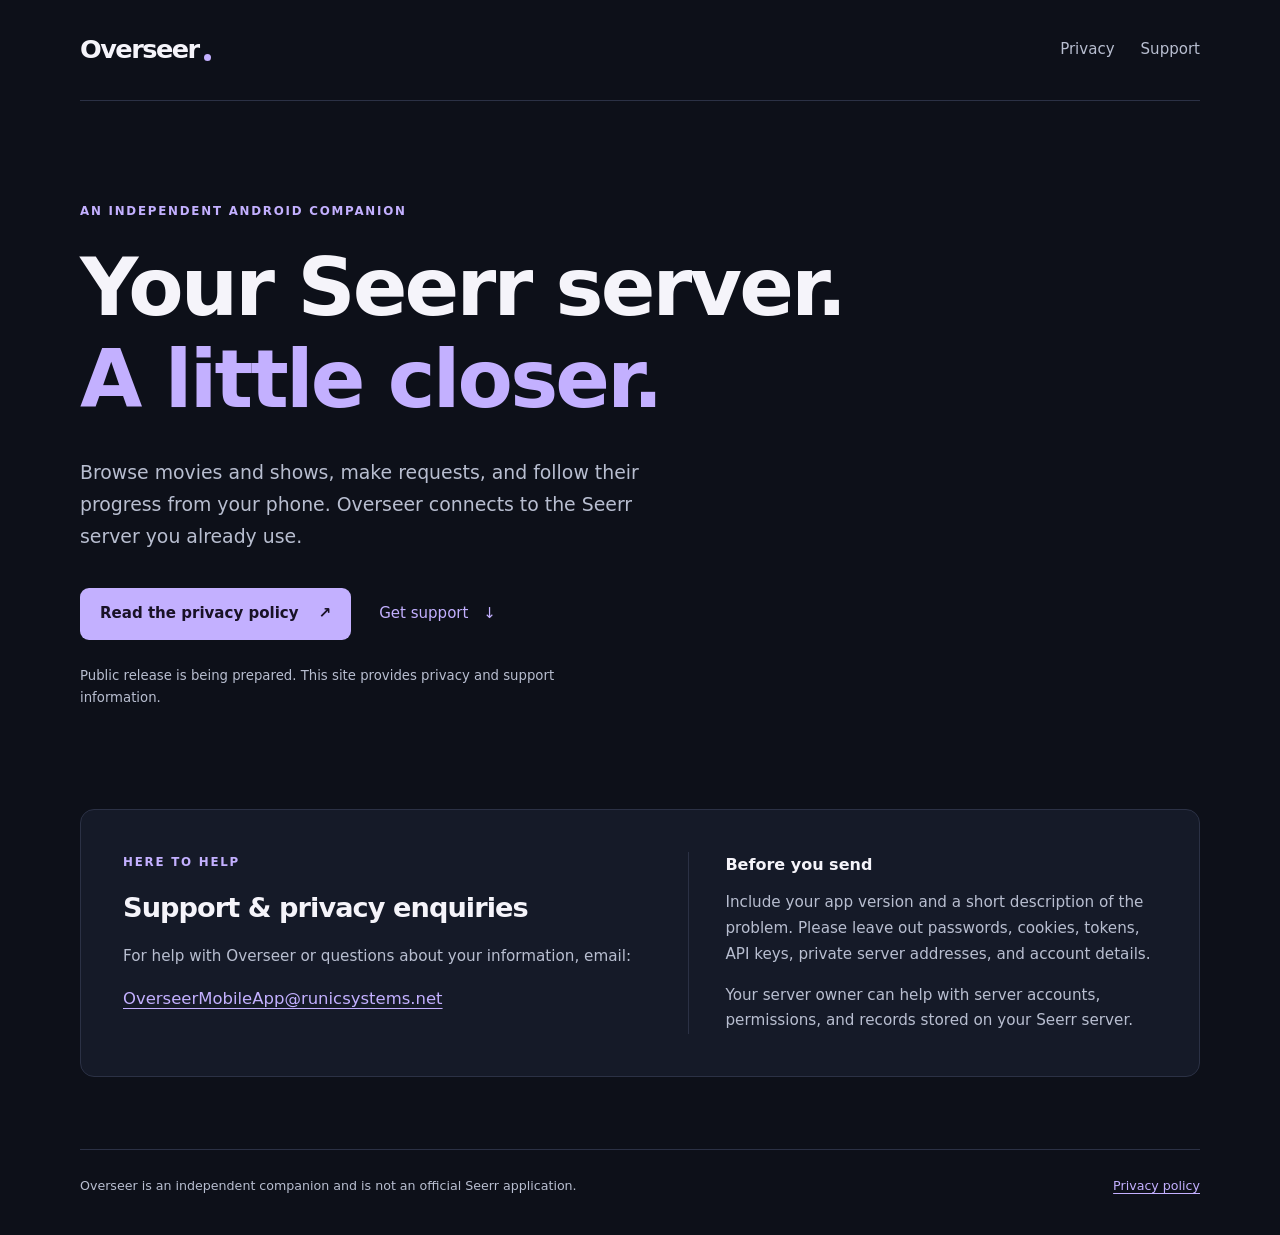
==== index.html @ 8ee4f163 "Publish Overseer support pages and approved privacy policy" ====
<!doctype html>
<html lang="en">
<head>
  <meta charset="utf-8">
  <meta name="viewport" content="width=device-width, initial-scale=1">
  <meta name="description" content="Overseer is an independent Android companion for your Seerr server. Find privacy information and contact support.">
  <meta name="color-scheme" content="dark light">
  <title>Overseer — Your Seerr companion</title>
  <link rel="stylesheet" href="assets/site.css">
</head>
<body>
  <a class="skip-link" href="#main">Skip to content</a>
  <header class="site-header wrap">
    <a class="wordmark" href="./" aria-label="Overseer home">Overseer<span class="brand-dot" aria-hidden="true"></span></a>
    <nav aria-label="Main navigation"><a href="privacy/">Privacy</a><a href="#support">Support</a></nav>
  </header>
  <main id="main" class="wrap">
    <section class="hero" aria-labelledby="intro">
      <p class="eyebrow">An independent Android companion</p>
      <h1 id="intro">Your Seerr server.<br><span>A little closer.</span></h1>
      <p class="lede">Browse movies and shows, make requests, and follow their progress from your phone. Overseer connects to the Seerr server you already use.</p>
      <div class="actions"><a class="button" href="privacy/">Read the privacy policy <span aria-hidden="true">↗</span></a><a class="text-link" href="#support">Get support <span aria-hidden="true">↓</span></a></div>
      <p class="release-note">Public release is being prepared. This site provides privacy and support information.</p>
    </section>
    <section class="support-panel" id="support" aria-labelledby="support-title">
      <div><p class="eyebrow">Here to help</p><h2 id="support-title">Support &amp; privacy enquiries</h2><p>For help with Overseer or questions about your information, email:</p><a class="email" href="mailto:OverseerMobileApp@runicsystems.net">OverseerMobileApp@runicsystems.net</a></div>
      <div class="support-note"><h3>Before you send</h3><p>Include your app version and a short description of the problem. Please leave out passwords, cookies, tokens, API keys, private server addresses, and account details.</p><p>Your server owner can help with server accounts, permissions, and records stored on your Seerr server.</p></div>
    </section>
  </main>
  <footer class="site-footer wrap"><p>Overseer is an independent companion and is not an official Seerr application.</p><a href="privacy/">Privacy policy</a></footer>
</body>
</html>
---- assets/site.css ----
:root{color-scheme:dark;--bg:#0d1019;--surface:#151a28;--text:#f5f4fa;--muted:#b8bed0;--accent:#c3b0ff;--line:#2b3145;font-family:Inter,ui-sans-serif,system-ui,-apple-system,BlinkMacSystemFont,"Segoe UI",sans-serif;background:var(--bg);color:var(--text);font-synthesis:none}
*{box-sizing:border-box}html{scroll-behavior:smooth;scroll-padding-top:2rem}body{margin:0;font-size:1rem;line-height:1.7}a{color:var(--accent);text-underline-offset:.25em}a:hover{color:#e2d8ff}a:focus-visible{outline:3px solid var(--accent);outline-offset:5px;border-radius:3px}.wrap{width:min(1120px,calc(100% - 64px));margin-inline:auto}.skip-link{position:absolute;top:-100px;left:16px;padding:8px 16px;background:var(--surface);z-index:2}.skip-link:focus{top:8px}.site-header{display:flex;justify-content:space-between;align-items:center;padding-block:28px;border-bottom:1px solid var(--line);gap:24px}.wordmark{display:inline-flex;align-items:center;gap:5px;font-size:1.6rem;font-weight:750;letter-spacing:-.06em;color:var(--text);text-decoration:none}.brand-dot{width:7px;height:7px;border-radius:50%;background:var(--accent);margin-top:15px}.site-header nav{display:flex;gap:26px}.site-header nav a{font-size:.94rem;text-decoration:none;color:var(--muted)}.site-header nav a:hover,.site-header nav a[aria-current]{color:var(--text)}.hero{padding:100px 0 86px;max-width:840px}.eyebrow{text-transform:uppercase;letter-spacing:.15em;font-size:.74rem;font-weight:700;color:var(--accent);margin:0 0 20px}h1,h2,h3{line-height:1.15;letter-spacing:-.035em}h1{font-size:clamp(2.7rem,6.3vw,5.5rem);font-weight:720;margin:0 0 30px}.hero h1 span{color:var(--accent)}.lede{font-size:1.18rem;max-width:600px;color:var(--muted);margin:0}.actions{display:flex;align-items:center;flex-wrap:wrap;gap:28px;margin-top:36px}.button{display:inline-flex;align-items:center;gap:20px;border-radius:9px;background:var(--accent);color:#191226;padding:13px 20px;font-size:.94rem;font-weight:700;text-decoration:none}.button:hover{background:#d8caff;color:#191226}.text-link{text-decoration:none;font-size:.94rem}.text-link span{margin-left:10px}.release-note{font-size:.83rem;color:var(--muted);margin-top:25px;max-width:530px}.support-panel{display:grid;grid-template-columns:1.1fr 1fr;gap:50px;background:var(--surface);padding:42px;border:1px solid var(--line);border-radius:14px;margin-bottom:72px;scroll-margin-top:24px}.support-panel h2{font-size:1.7rem;margin:0 0 20px}.support-panel p{color:var(--muted);font-size:.95rem}.support-panel .eyebrow{color:var(--accent);font-size:.74rem}.email{font-size:1.03rem;overflow-wrap:anywhere}.support-note{border-left:1px solid var(--line);padding-left:36px}.support-note h3{font-size:1rem;letter-spacing:0;margin:4px 0 12px}.support-note p:last-child{margin-bottom:0}.site-footer{border-top:1px solid var(--line);padding-block:25px 38px;display:flex;justify-content:space-between;gap:24px;align-items:baseline;color:var(--muted);font-size:.79rem}.site-footer p{margin:0}.site-footer a{white-space:nowrap}.policy-heading{padding:65px 0 44px}.policy h1{font-size:clamp(2.5rem,6vw,4rem);margin-bottom:18px}.date{font-size:.88rem;color:var(--muted);margin:0}.policy-layout{display:grid;grid-template-columns:210px minmax(0,1fr);gap:64px;padding-bottom:70px;align-items:start}.contents{position:sticky;top:24px;display:flex;flex-direction:column;gap:8px;border-top:1px solid var(--line);padding-top:18px;font-size:.85rem}.contents p{font-weight:650;color:var(--text);margin:0 0 8px}.contents a{color:var(--muted);text-decoration:none}.contents a:hover{color:var(--accent)}.policy-body{max-width:720px;min-width:0;overflow-wrap:anywhere}.policy-body section{margin-bottom:38px}.policy-body h2{font-size:1.35rem;margin:0 0 16px}.policy-body p{color:var(--muted);margin:0 0 16px}.policy-body section:last-child{margin-bottom:0}
@media(max-width:760px){.wrap{width:calc(100% - 40px)}.site-header{padding-block:20px}.site-header nav{gap:20px}.hero{padding:65px 0 50px}.support-panel{grid-template-columns:1fr;gap:24px;padding:26px;margin-bottom:48px}.support-note{border-left:0;border-top:1px solid var(--line);padding:22px 0 0}.site-footer{flex-direction:column;gap:12px}.policy-heading{padding:48px 0 30px}.policy-layout{grid-template-columns:1fr;gap:36px;padding-bottom:45px}.contents{position:static;display:grid;grid-template-columns:1fr 1fr;gap:8px 20px}.contents p{grid-column:1/-1}.lede{font-size:1.05rem}.actions{gap:20px}.policy-body h2{font-size:1.25rem}}
@media(prefers-reduced-motion:reduce){html{scroll-behavior:auto}}
@media print{:root{color-scheme:light;--bg:#fff;--surface:#fff;--text:#111;--muted:#333;--accent:#333;--line:#bbb}.site-header nav,.contents,.skip-link{display:none}.wrap{width:100%}.policy-layout{display:block}.policy-heading{padding:20px 0}.site-footer{padding:15px 0}.policy-body{max-width:none}.policy-body section{break-inside:avoid}a{color:#111}}
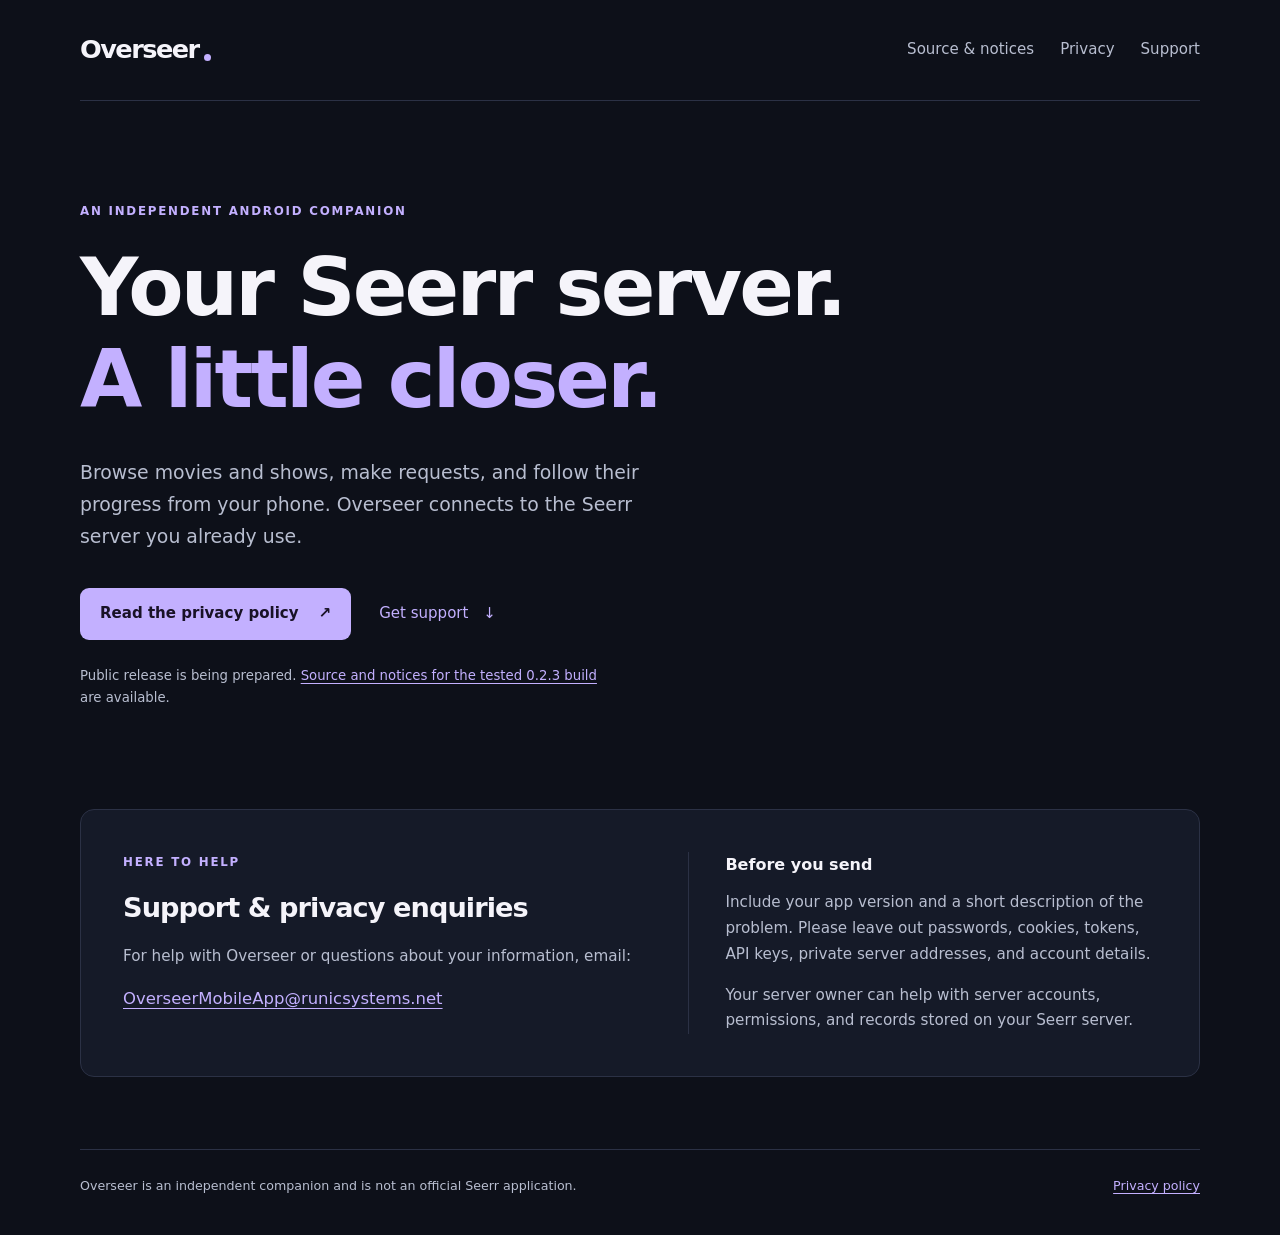
==== commit f71ea009: "Publish source and notices download links for Overseer 0.2.3" ====
--- a/index.html
+++ b/index.html
@@ -12,7 +12,7 @@
   <a class="skip-link" href="#main">Skip to content</a>
   <header class="site-header wrap">
     <a class="wordmark" href="./" aria-label="Overseer home">Overseer<span class="brand-dot" aria-hidden="true"></span></a>
-    <nav aria-label="Main navigation"><a href="privacy/">Privacy</a><a href="#support">Support</a></nav>
+    <nav aria-label="Main navigation"><a href="downloads/">Source &amp; notices</a><a href="privacy/">Privacy</a><a href="#support">Support</a></nav>
   </header>
   <main id="main" class="wrap">
     <section class="hero" aria-labelledby="intro">
@@ -20,7 +20,7 @@
       <h1 id="intro">Your Seerr server.<br><span>A little closer.</span></h1>
       <p class="lede">Browse movies and shows, make requests, and follow their progress from your phone. Overseer connects to the Seerr server you already use.</p>
       <div class="actions"><a class="button" href="privacy/">Read the privacy policy <span aria-hidden="true">↗</span></a><a class="text-link" href="#support">Get support <span aria-hidden="true">↓</span></a></div>
-      <p class="release-note">Public release is being prepared. This site provides privacy and support information.</p>
+      <p class="release-note">Public release is being prepared. <a href="downloads/">Source and notices for the tested 0.2.3 build</a> are available.</p>
     </section>
     <section class="support-panel" id="support" aria-labelledby="support-title">
       <div><p class="eyebrow">Here to help</p><h2 id="support-title">Support &amp; privacy enquiries</h2><p>For help with Overseer or questions about your information, email:</p><a class="email" href="mailto:OverseerMobileApp@runicsystems.net">OverseerMobileApp@runicsystems.net</a></div>
--- a/assets/site.css
+++ b/assets/site.css
@@ -3,3 +3,6 @@
 @media(max-width:760px){.wrap{width:calc(100% - 40px)}.site-header{padding-block:20px}.site-header nav{gap:20px}.hero{padding:65px 0 50px}.support-panel{grid-template-columns:1fr;gap:24px;padding:26px;margin-bottom:48px}.support-note{border-left:0;border-top:1px solid var(--line);padding:22px 0 0}.site-footer{flex-direction:column;gap:12px}.policy-heading{padding:48px 0 30px}.policy-layout{grid-template-columns:1fr;gap:36px;padding-bottom:45px}.contents{position:static;display:grid;grid-template-columns:1fr 1fr;gap:8px 20px}.contents p{grid-column:1/-1}.lede{font-size:1.05rem}.actions{gap:20px}.policy-body h2{font-size:1.25rem}}
 @media(prefers-reduced-motion:reduce){html{scroll-behavior:auto}}
 @media print{:root{color-scheme:light;--bg:#fff;--surface:#fff;--text:#111;--muted:#333;--accent:#333;--line:#bbb}.site-header nav,.contents,.skip-link{display:none}.wrap{width:100%}.policy-layout{display:block}.policy-heading{padding:20px 0}.site-footer{padding:15px 0}.policy-body{max-width:none}.policy-body section{break-inside:avoid}a{color:#111}}
+
+/* Download identities stay readable on narrow screens. */
+.site-header{flex-wrap:wrap}.site-header nav{flex-wrap:wrap}.source-card>div{min-width:0}.checksum{font-family:ui-monospace,SFMono-Regular,Consolas,monospace;font-size:.85rem;overflow-wrap:anywhere;word-break:break-word}
